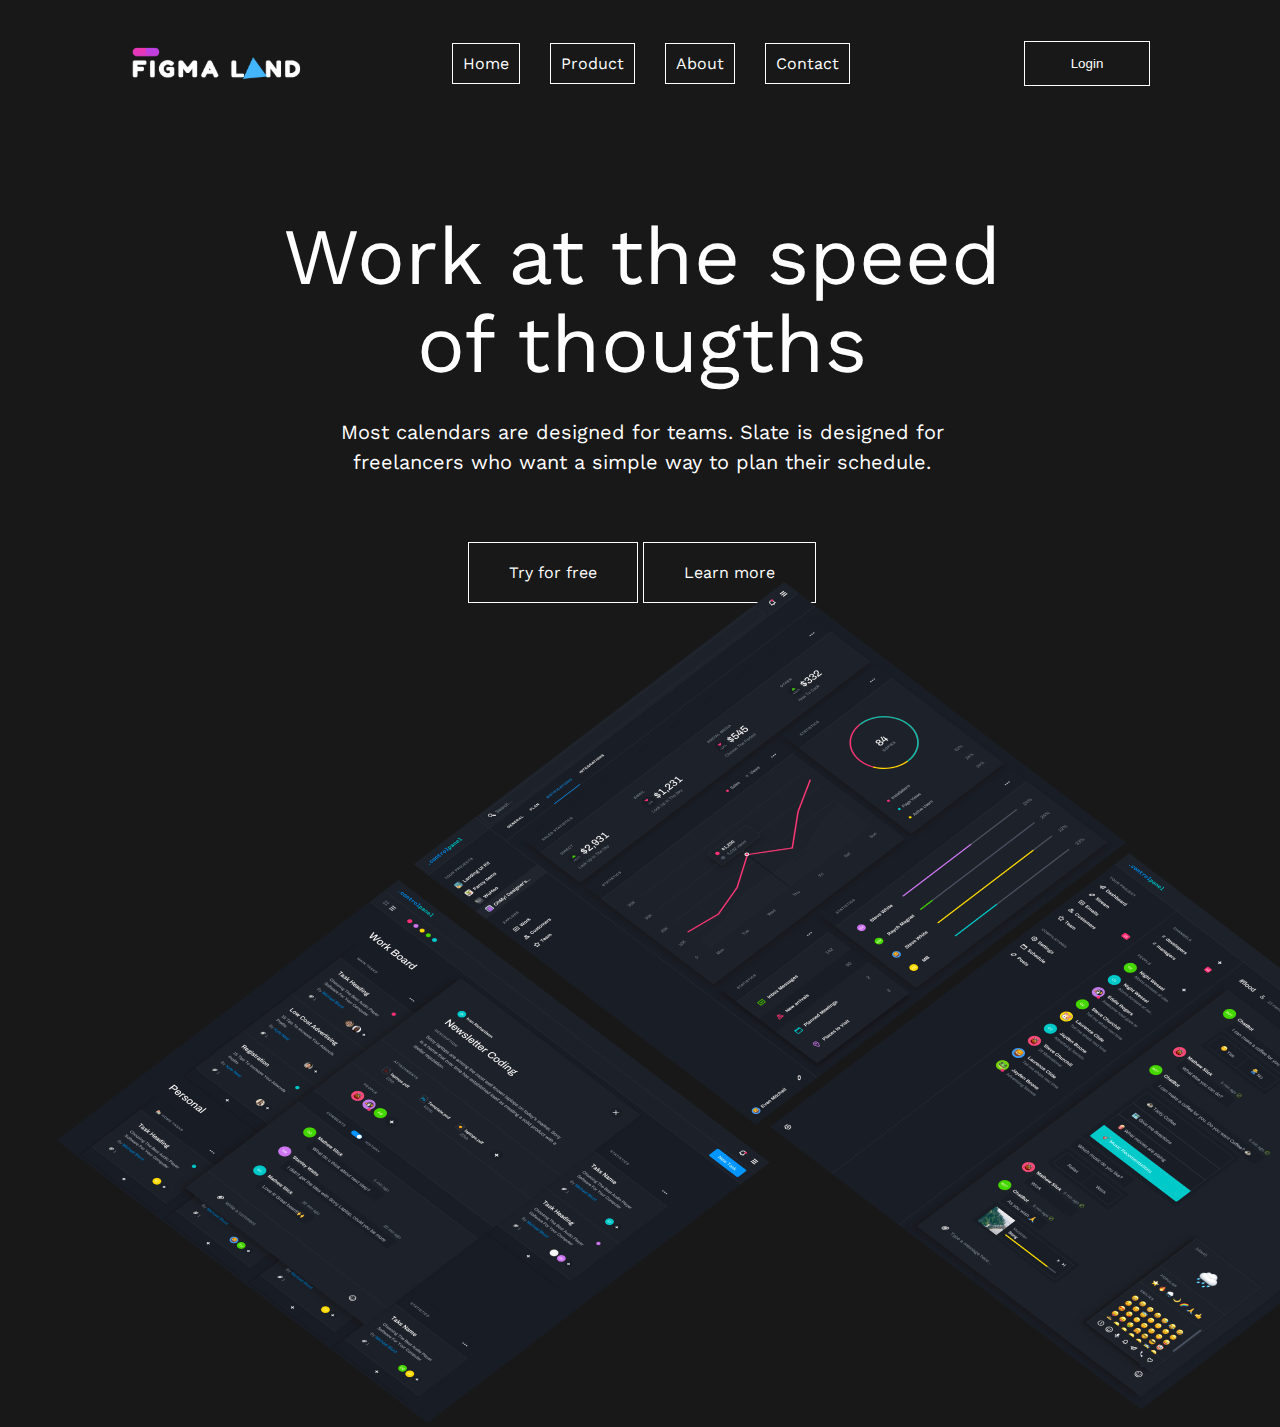
==== lesson-02/index.html @ 1bce5869 "initial commit" ====
<!DOCTYPE html>
<html lang="en">
    <head>
        <meta charset="utf-8">
        <meta name="viewport" content="width=device-width, initial-scale=1.0">
        <title>Maket 1</title>
        <link rel="stylesheet" href="styles.css">
    </head>
    <body>
        <header class="header">
            <div class="header__inner">
                <img class="logo" src="./logo.svg" alt="Logotype">
                <nav class="header__nav">
                    <ul class="header__list">
                        <li class="header__item">
                            <a class="header__link" href="#">Home</a>
                        </li>
                        <li class="header__item">
                            <a class="header__link" href="#">Product </a>
                        </li>
                        <li class="header__item">
                            <a class="header__link" href="#">About</a>
                        </li>
                        <li class="header__item">
                            <a class="header__link" href="#">Contact</a>
                        </li>
                    </ul>
                </nav>
                <button class="header_button button button--small">Login</button>
    
            </div>
        </header>
        <main>
            <section class="welcome-section">
                <h1 class="welcome-section__title">Work at the speed<br> of thougths</h1>
                <p class="welcome-section__subtitle">Most calendars are designed for teams. Slate is designed for<br> 
                    freelancers who want a simple way to plan their schedule.</p>
                <div class="welcome-section__button">
                    <a href="#" class="welcome-section__link button button--large">Try for free</a>
                    <a href="#" class="welcome-section__link button button--large">Learn more</a>

                </div>
                <img src="screens.png" alt="Графики" class="welcome-section__img">
                <div class="welcome-section__gradient"></div>
            </section>
            


        </main>
        <footer>

        </footer>
    </body>
</html>
---- lesson-02/styles.css ----
@import url('https://fonts.googleapis.com/css2?family=Roboto&family=Work+Sans&display=swap');


body {
    margin: 0;

    font-family: "Work Sans", sans-serif;
    background-color: #181818;
    color: #fff;
}

ul {
    padding-left: 0;
    list-style: none;
}

a {
    color: white;
    text-decoration: none;

}

.header {
    margin: 34px;
    margin-bottom: 120px;
    display: flex;
    justify-content: center;    

    background-color: #181818;
}

.header__inner {
    display: flex;
    align-items: center;
}

.logo {
    margin-right: 136px;
    
}

.header__nav {
    margin-right: 174px;
}

.header__list {
    display: flex;
    
}

.header__item {
    margin-right: 30px;

}

.header__item:last-child {
    margin: 0;
}

.header__link {
    border: 1px solid white;
    padding: 10px;
}

h1,
p {
    font-weight: 400;
}

.button {
    border: 1px solid #fff;
    color: #fff;
    outline: none;
    
    background-color: transparent;
}

.button:hover {
    background-color: #4452fe;
    border: #4452fe;
}

.button--small {
    padding: 14px 46px;

}

.button--large {
    padding: 20px 40px;

}

/*  */

.welcome-section {
    position: relative;
    top: 1px;
    left: 2px;
    text-align: center;
}

.welcome-section__title {
    margin-bottom: 28px;

    font-size: 80px;
    line-height: 88px;
    /* font-weight: 600; */

}

.welcome-section__subtitle {
    margin-bottom: 86px;

    font-size: 20px;
    line-height: 30px;

}

.welcome-section__links {
    margin-bottom: 36px;

}

.welcome-section__link:nth-child() {
    margin-left: 36px;

}

.welcome-section__img {

}

.welcome-section__gradient {
    height: 550x;
    position: absolute;
    left: 0;
    bottom: 0;
    width: 100%;

    background: linear-gradient(180deg, rgba(0, 0, 0, 0) 0%, #0E0E0E 66.15%);
}
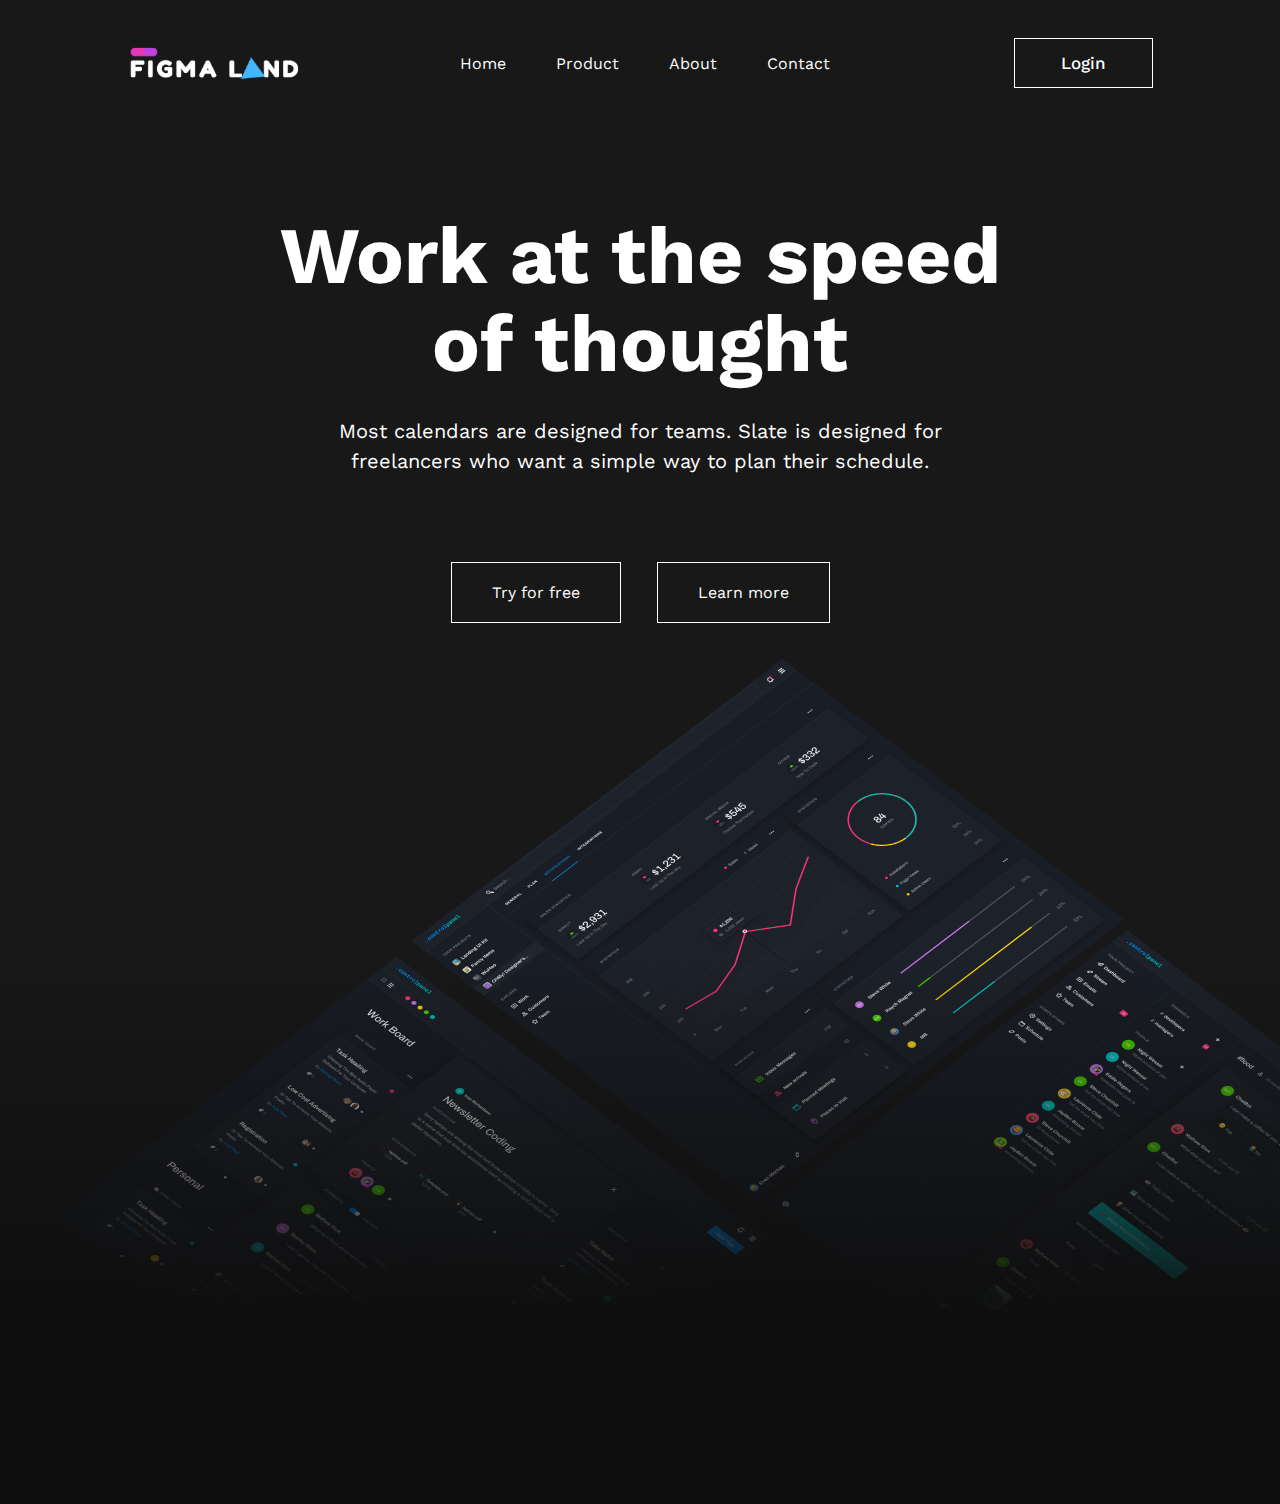
==== commit 6b004085: "Add changes for lesson 2" ====
--- a/lesson-02/index.html
+++ b/lesson-02/index.html
@@ -1,54 +1,56 @@
 <!DOCTYPE html>
 <html lang="en">
     <head>
-        <meta charset="utf-8">
-        <meta name="viewport" content="width=device-width, initial-scale=1.0">
-        <title>Maket 1</title>
-        <link rel="stylesheet" href="styles.css">
+        <meta charset="UTF-8" />
+        <meta name="viewport" content="width=device-width, initial-scale=1.0" />
+        <title>Макет 1</title>
+        <link rel="stylesheet" href="styles.css" />
     </head>
     <body>
         <header class="header">
             <div class="header__inner">
-                <img class="logo" src="./logo.svg" alt="Logotype">
+                <img class="logo" src="./logo.svg" alt="Логотип" />
                 <nav class="header__nav">
                     <ul class="header__list">
                         <li class="header__item">
-                            <a class="header__link" href="#">Home</a>
+                            <a class="header__link" href="#"> Home </a>
                         </li>
                         <li class="header__item">
-                            <a class="header__link" href="#">Product </a>
+                            <a class="header__link" href="#"> Product </a>
                         </li>
                         <li class="header__item">
-                            <a class="header__link" href="#">About</a>
+                            <a class="header__link" href="#"> About </a>
                         </li>
                         <li class="header__item">
-                            <a class="header__link" href="#">Contact</a>
+                            <a class="header__link" href="#"> Contact </a>
                         </li>
                     </ul>
                 </nav>
-                <button class="header_button button button--small">Login</button>
-    
-            </div>
+            <button class="header__button button button--small">Login</button>
+        </div>
         </header>
         <main>
-            <section class="welcome-section">
-                <h1 class="welcome-section__title">Work at the speed<br> of thougths</h1>
-                <p class="welcome-section__subtitle">Most calendars are designed for teams. Slate is designed for<br> 
-                    freelancers who want a simple way to plan their schedule.</p>
-                <div class="welcome-section__button">
-                    <a href="#" class="welcome-section__link button button--large">Try for free</a>
-                    <a href="#" class="welcome-section__link button button--large">Learn more</a>
-
-                </div>
-                <img src="screens.png" alt="Графики" class="welcome-section__img">
-                <div class="welcome-section__gradient"></div>
+        <section class="welcome-section">
+            <h1 class="welcome-section__title">
+            Work at the speed <br />
+            of thought
+            </h1>
+            <p class="welcome-section__subtitle">
+            Most calendars are designed for teams. Slate is designed for <br />
+            freelancers who want a simple way to plan their schedule.
+            </p>
+            <div class="welcome-section__links">
+                <a href="#" class="welcome-section__link button button--large">
+                    Try for free
+                </a>
+                <a href="#" class="welcome-section__link button button--large">
+                    Learn more
+                </a>
+            </div>
+            <img src="./screens.png" alt="Графики" class="welcome-section__img" />
+            <div class="welcome-section__gradient">
             </section>
-            
-
-
         </main>
-        <footer>
-
-        </footer>
+        <footer></footer>
     </body>
-</html>+</html>
--- a/lesson-02/styles.css
+++ b/lesson-02/styles.css
@@ -1,141 +1,140 @@
-@import url('https://fonts.googleapis.com/css2?family=Roboto&family=Work+Sans&display=swap');
+@import url("https://fonts.googleapis.com/css2?family=Work+Sans:wght@400;500&display=swap");
 
+/* base styles */
+body {
+  margin: 0;
 
-body {
-    margin: 0;
-
-    font-family: "Work Sans", sans-serif;
-    background-color: #181818;
-    color: #fff;
+  font-family: "Work Sans", sans-serif;
+  background-color: #181818;
+  color: #fff;
 }
 
 ul {
-    padding-left: 0;
-    list-style: none;
+  padding-left: 0;
+  margin: 0;
+
+  list-style: none;
 }
 
 a {
-    color: white;
-    text-decoration: none;
-
+  color: white;
+  text-decoration: none;
 }
 
-.header {
-    margin: 34px;
-    margin-bottom: 120px;
-    display: flex;
-    justify-content: center;    
-
-    background-color: #181818;
-}
-
-.header__inner {
-    display: flex;
-    align-items: center;
-}
-
-.logo {
-    margin-right: 136px;
-    
-}
-
-.header__nav {
-    margin-right: 174px;
-}
-
-.header__list {
-    display: flex;
-    
-}
-
-.header__item {
-    margin-right: 30px;
-
-}
-
-.header__item:last-child {
-    margin: 0;
-}
-
-.header__link {
-    border: 1px solid white;
-    padding: 10px;
+button {
+  font-size: 17px;
+  font-weight: 500;
+  font-family: "Work Sans", sans-serif;
+  outline: none;
+  border: none;
 }
 
 h1,
 p {
-    font-weight: 400;
+  margin-top: 0;
+  margin-bottom: 0;
+}
+
+p {
+  font-weight: 400;
+}
+/* ------------ */
+
+.header {
+  display: flex;
+  justify-content: center;
+  padding-top: 34px;
+  margin-bottom: 120px;
+
+  background-color: #181818;
+}
+
+.header__inner {
+  display: flex;
+  align-items: center;
+}
+
+.logo {
+  margin-right: 136px;
+}
+
+.header__nav {
+  margin-right: 174px;
+}
+
+.header__list {
+  display: flex;
+}
+
+.header__item {
+  margin-right: 30px;
+}
+
+.header__item:last-child {
+  margin-right: 0;
+}
+
+.header__link {
+  padding: 10px;
 }
 
 .button {
-    border: 1px solid #fff;
-    color: #fff;
-    outline: none;
-    
-    background-color: transparent;
+  border: 1px solid #fff;
+  color: #fff;
+  background-color: transparent;
 }
 
 .button:hover {
-    background-color: #4452fe;
-    border: #4452fe;
+  background-color: #4452fe;
+  border-color: #4452fe;
 }
 
 .button--small {
-    padding: 14px 46px;
-
+  padding: 14px 46px;
 }
 
 .button--large {
-    padding: 20px 40px;
-
+  padding: 20px 40px;
 }
 
-/*  */
-
 .welcome-section {
-    position: relative;
-    top: 1px;
-    left: 2px;
-    text-align: center;
+  position: relative;
+  text-align: center;
 }
 
 .welcome-section__title {
-    margin-bottom: 28px;
+  margin-bottom: 28px;
 
-    font-size: 80px;
-    line-height: 88px;
-    /* font-weight: 600; */
-
+  font-size: 80px;
+  line-height: 88px;
 }
 
 .welcome-section__subtitle {
-    margin-bottom: 86px;
+  margin-bottom: 86px;
 
-    font-size: 20px;
-    line-height: 30px;
-
+  font-size: 20px;
+  line-height: 30px;
 }
 
 .welcome-section__links {
-    margin-bottom: 36px;
-
+  display: flex;
+  justify-content: center;
+  margin-bottom: 36px;
 }
 
-.welcome-section__link:nth-child() {
-    margin-left: 36px;
-
+.welcome-section__link {
 }
 
-.welcome-section__img {
-
+.welcome-section__link:first-child {
+  margin-right: 36px;
 }
 
 .welcome-section__gradient {
-    height: 550x;
-    position: absolute;
-    left: 0;
-    bottom: 0;
-    width: 100%;
+  position: absolute;
+  width: 100%;
+  height: 550px;
+  left: 0;
+  bottom: 0;
 
-    background: linear-gradient(180deg, rgba(0, 0, 0, 0) 0%, #0E0E0E 66.15%);
-}+  background: linear-gradient(180deg, rgba(0, 0, 0, 0) 0%, #0e0e0e 66.15%);
+}
